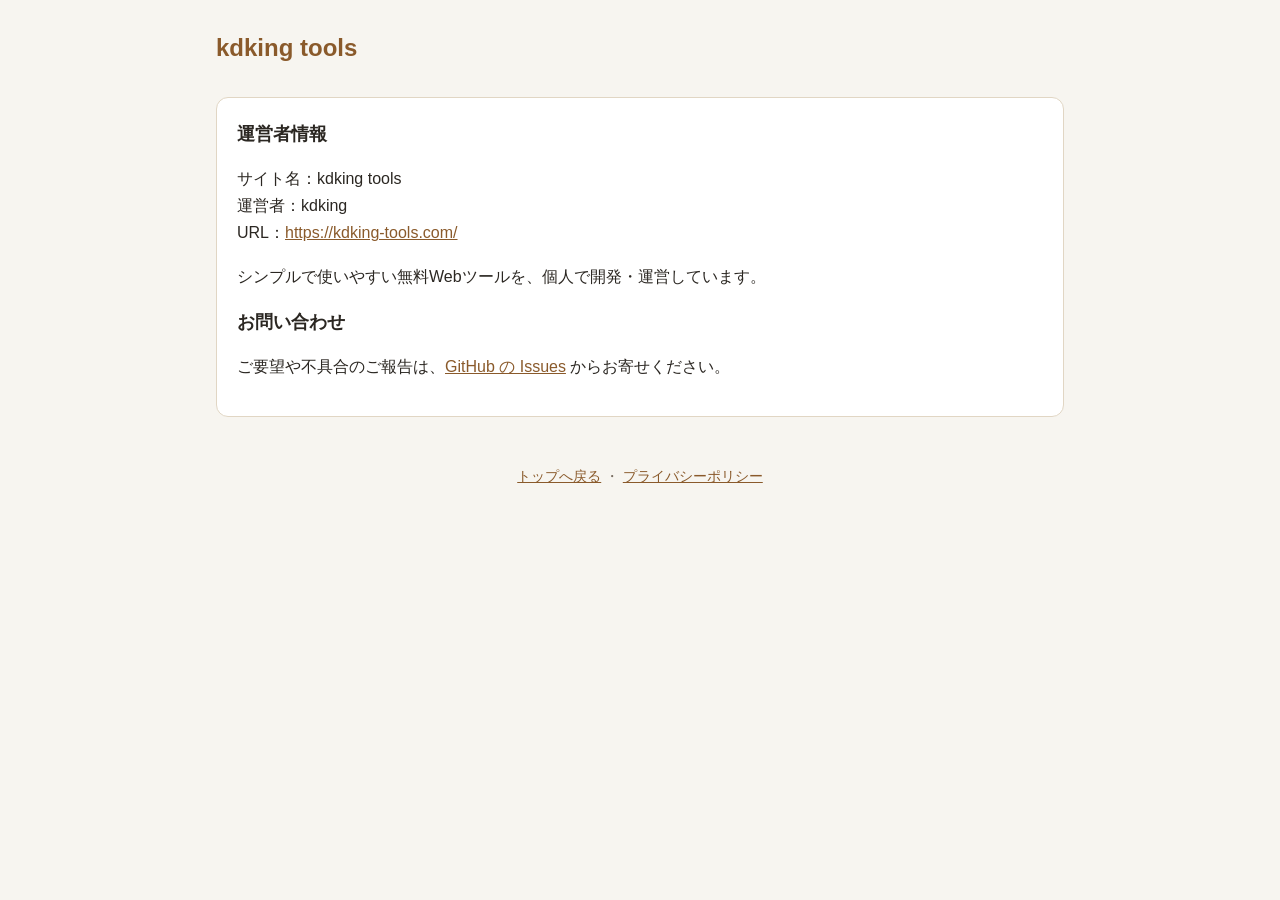
==== about.html @ 04de4d8b "kdking tools のトップページ・運営者情報・プライバシーポリシーを追加 Co-Authored-By: Claude Opus 5.5 (1M context) <noreply@anthr" ====
<!doctype html>
<html lang="ja">
<head>
<meta charset="utf-8">
<meta name="viewport" content="width=device-width, initial-scale=1">
<title>運営者情報・お問い合わせ｜kdking tools</title>
<meta name="description" content="kdking tools の運営者情報とお問い合わせ先です。">
<link rel="canonical" href="https://kdking-tools.com/about.html">
<link rel="stylesheet" href="style.css">
</head>
<body>
<header><a class="logo" href="./">kdking tools</a></header>
<main>
<section class="panel">
<h2>運営者情報</h2>
<p>サイト名：kdking tools<br>運営者：kdking<br>URL：<a href="https://kdking-tools.com/">https://kdking-tools.com/</a></p>
<p>シンプルで使いやすい無料Webツールを、個人で開発・運営しています。</p>
<h2>お問い合わせ</h2>
<p>ご要望や不具合のご報告は、<a href="https://github.com/kodaka-yutaro/kifu-anki/issues" rel="noopener">GitHub の Issues</a> からお寄せください。</p>
</section>
</main>
<footer><a href="./">トップへ戻る</a> ・ <a href="privacy.html">プライバシーポリシー</a></footer>
</body>
</html>
---- style.css ----
:root { --bg:#f7f5f0; --panel:#fff; --text:#2b2722; --muted:#776c60; --accent:#8a5a2b; --border:#e1d6c4; }
* { box-sizing:border-box; }
body { margin:0; font-family:"Hiragino Sans","Noto Sans JP",sans-serif; background:var(--bg); color:var(--text); line-height:1.7; }
a { color:var(--accent); }
header { max-width:880px; margin:0 auto; padding:28px 16px 8px; }
header .logo { font-size:1.5rem; font-weight:bold; color:var(--accent); text-decoration:none; }
header p { margin:4px 0 0; color:var(--muted); }
main { max-width:880px; margin:0 auto; padding:0 16px; }
.tools { display:grid; grid-template-columns:repeat(auto-fill,minmax(260px,1fr)); gap:16px; margin:20px 0; padding:0; list-style:none; }
.tools a { display:block; height:100%; padding:18px 20px; background:var(--panel); border:1px solid var(--border); border-radius:12px; text-decoration:none; color:var(--text); }
.tools a:hover { border-color:var(--accent); }
.tools h2 { margin:0 0 6px; font-size:1.15rem; color:var(--accent); }
.tools p { margin:0; font-size:.92rem; color:var(--muted); }
.panel { background:var(--panel); border:1px solid var(--border); border-radius:12px; padding:20px; margin:20px 0; }
.panel h2 { font-size:1.15rem; margin-top:0; }
.panel h3 { font-size:1rem; margin:18px 0 4px; }
footer { text-align:center; padding:28px 16px; font-size:.85rem; color:var(--muted); }
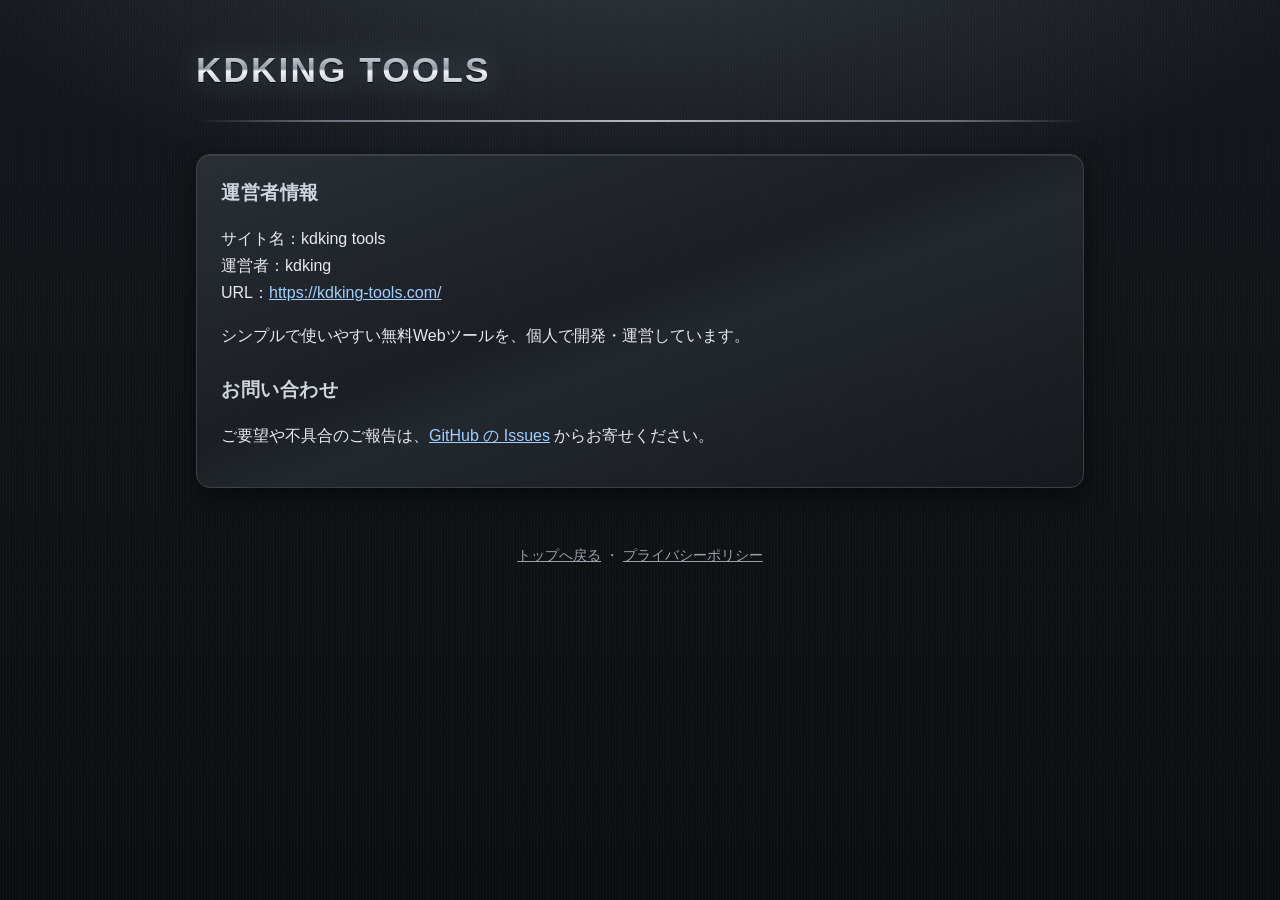
==== commit 4cee525b: "AdSense の所有権確認コードと ads.txt を追加 Co-Authored-By: Claude Opus 5.5 (1M context) <noreply@anthropic.com> " ====
--- a/about.html
+++ b/about.html
@@ -7,6 +7,8 @@
 <meta name="description" content="kdking tools の運営者情報とお問い合わせ先です。">
 <link rel="canonical" href="https://kdking-tools.com/about.html">
 <link rel="stylesheet" href="style.css">
+<script async src="https://pagead2.googlesyndication.com/pagead/js/adsbygoogle.js?client=ca-pub-5667454303064752"
+     crossorigin="anonymous"></script>
 </head>
 <body>
 <header><a class="logo" href="./">kdking tools</a></header>
--- a/style.css
+++ b/style.css
@@ -1,17 +1,67 @@
-:root { --bg:#f7f5f0; --panel:#fff; --text:#2b2722; --muted:#776c60; --accent:#8a5a2b; --border:#e1d6c4; }
+:root {
+  --bg:#0d0f12; --panel:#1a1d22; --text:#e6e9ee; --muted:#9aa3ad; --accent:#cfd6df; --link:#9fd0ff; --border:#3a4049;
+  --chrome:linear-gradient(180deg,#ffffff 0%,#d9dee5 22%,#8d96a1 48%,#f2f4f7 52%,#b6bec8 78%,#6f7883 100%);
+  --steel:linear-gradient(160deg,#2a2f36 0%,#1b1f24 45%,#23282e 55%,#15181c 100%);
+  --edge:linear-gradient(135deg,#f5f7fa 0%,#6c7580 25%,#2c3138 50%,#8e97a2 75%,#e9edf2 100%);
+}
 * { box-sizing:border-box; }
-body { margin:0; font-family:"Hiragino Sans","Noto Sans JP",sans-serif; background:var(--bg); color:var(--text); line-height:1.7; }
-a { color:var(--accent); }
-header { max-width:880px; margin:0 auto; padding:28px 16px 8px; }
-header .logo { font-size:1.5rem; font-weight:bold; color:var(--accent); text-decoration:none; }
-header p { margin:4px 0 0; color:var(--muted); }
-main { max-width:880px; margin:0 auto; padding:0 16px; }
-.tools { display:grid; grid-template-columns:repeat(auto-fill,minmax(260px,1fr)); gap:16px; margin:20px 0; padding:0; list-style:none; }
-.tools a { display:block; height:100%; padding:18px 20px; background:var(--panel); border:1px solid var(--border); border-radius:12px; text-decoration:none; color:var(--text); }
-.tools a:hover { border-color:var(--accent); }
-.tools h2 { margin:0 0 6px; font-size:1.15rem; color:var(--accent); }
-.tools p { margin:0; font-size:.92rem; color:var(--muted); }
-.panel { background:var(--panel); border:1px solid var(--border); border-radius:12px; padding:20px; margin:20px 0; }
-.panel h2 { font-size:1.15rem; margin-top:0; }
-.panel h3 { font-size:1rem; margin:18px 0 4px; }
-footer { text-align:center; padding:28px 16px; font-size:.85rem; color:var(--muted); }
+html { background:var(--bg); }
+body {
+  margin:0; min-height:100vh; font-family:"Hiragino Sans","Noto Sans JP",sans-serif; color:var(--text); line-height:1.7;
+  background:
+    radial-gradient(ellipse 80% 50% at 50% -10%, rgba(180,200,225,.18), transparent 70%),
+    repeating-linear-gradient(90deg, rgba(255,255,255,.018) 0 1px, transparent 1px 3px),
+    linear-gradient(180deg,#14171b 0%,#0b0d10 100%);
+  background-attachment:fixed;
+}
+a { color:var(--link); }
+header, main { max-width:920px; margin:0 auto; padding-left:16px; padding-right:16px; }
+header { padding-top:40px; padding-bottom:8px; }
+header .logo {
+  display:inline-block; font-size:2.2rem; font-weight:900; letter-spacing:.06em; text-decoration:none; text-transform:uppercase;
+  background:var(--chrome); -webkit-background-clip:text; background-clip:text; color:transparent;
+  filter:drop-shadow(0 1px 0 rgba(0,0,0,.9)) drop-shadow(0 0 14px rgba(170,195,225,.25));
+}
+header p { margin:6px 0 0; color:var(--muted); letter-spacing:.04em; }
+header::after {
+  content:""; display:block; height:2px; margin-top:20px; border-radius:2px;
+  background:linear-gradient(90deg,transparent,#8e97a2 15%,#f5f7fa 50%,#8e97a2 85%,transparent);
+  opacity:.7;
+}
+
+.tools { display:grid; grid-template-columns:repeat(auto-fill,minmax(260px,1fr)); gap:20px; margin:28px 0; padding:0; list-style:none; }
+.tools li { border-radius:14px; padding:1px; background:var(--edge); box-shadow:0 10px 24px rgba(0,0,0,.55); transition:transform .25s, box-shadow .25s; }
+.tools li:hover { transform:translateY(-3px); box-shadow:0 16px 32px rgba(0,0,0,.6), 0 0 0 1px rgba(200,220,240,.25), 0 0 24px rgba(160,190,225,.18); }
+.tools a {
+  position:relative; display:block; height:100%; padding:0 0 20px; overflow:hidden; border-radius:13px;
+  background:var(--steel); text-decoration:none; color:var(--text);
+  box-shadow:inset 0 1px 0 rgba(255,255,255,.12), inset 0 -1px 0 rgba(0,0,0,.6);
+}
+.tools a::after {
+  content:""; position:absolute; inset:0; pointer-events:none;
+  background:linear-gradient(115deg,transparent 35%,rgba(255,255,255,.14) 48%,rgba(255,255,255,.02) 55%,transparent 65%);
+  transform:translateX(-100%); transition:transform .7s ease;
+}
+.tools a:hover::after { transform:translateX(100%); }
+.tools img { display:block; width:100%; height:auto; aspect-ratio:16/9; object-fit:cover; border-bottom:1px solid #4a515b; background:#000; filter:saturate(.9) contrast(1.03); }
+.tools h2 {
+  margin:16px 20px 6px; font-size:1.18rem; letter-spacing:.03em;
+  background:var(--chrome); -webkit-background-clip:text; background-clip:text; color:transparent;
+}
+.tools p { margin:0 20px; font-size:.9rem; color:var(--muted); }
+
+.panel {
+  position:relative; border-radius:14px; padding:22px 24px; margin:24px 0;
+  background:var(--steel); border:1px solid var(--border);
+  box-shadow:inset 0 1px 0 rgba(255,255,255,.1), 0 10px 24px rgba(0,0,0,.5);
+}
+.panel h2 { font-size:1.18rem; margin-top:0; color:var(--accent); letter-spacing:.03em; }
+.panel h2 ~ h2 { margin-top:24px; }
+.panel h3 { font-size:1rem; margin:18px 0 4px; color:var(--accent); }
+footer { text-align:center; padding:32px 16px 40px; font-size:.85rem; color:var(--muted); }
+footer a { color:var(--muted); }
+footer a:hover { color:var(--text); }
+
+@media (prefers-reduced-motion:reduce) {
+  .tools li, .tools a::after { transition:none; }
+}
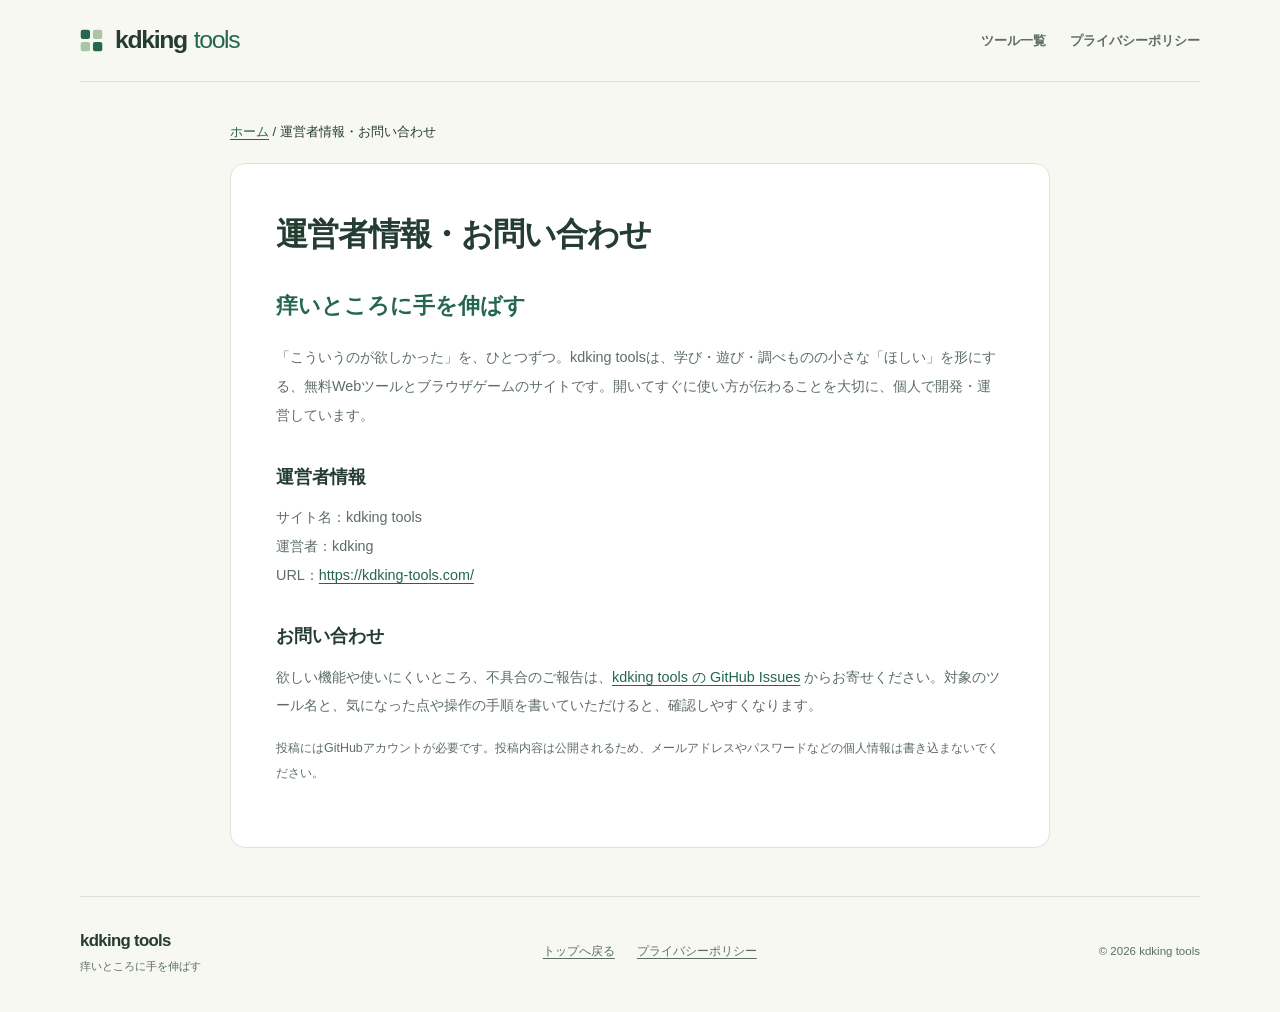
==== commit 32c50aa8: "Refresh kdking tools around 「痒いところに手を伸ばす」" ====
--- a/about.html
+++ b/about.html
@@ -4,23 +4,29 @@
 <meta charset="utf-8">
 <meta name="viewport" content="width=device-width, initial-scale=1">
 <title>運営者情報・お問い合わせ｜kdking tools</title>
-<meta name="description" content="kdking tools の運営者情報とお問い合わせ先です。">
+<meta name="description" content="「痒いところに手を伸ばす」を合言葉に、無料のWebツールとゲームをつくるkdking toolsの運営者情報・お問い合わせ先です。">
 <link rel="canonical" href="https://kdking-tools.com/about.html">
-<link rel="stylesheet" href="style.css">
+<link rel="icon" href="img/favicon.svg" type="image/svg+xml">
+<link rel="stylesheet" href="style.css?v=2">
 <script async src="https://pagead2.googlesyndication.com/pagead/js/adsbygoogle.js?client=ca-pub-5667454303064752"
      crossorigin="anonymous"></script>
 </head>
 <body>
-<header><a class="logo" href="./">kdking tools</a></header>
-<main>
+<a class="skip-link" href="#main">本文へ移動</a>
+<header class="site-header"><a class="logo" href="./" aria-label="kdking tools ホーム"><span class="brand-mark" aria-hidden="true"></span>kdking <span class="logo-tools">tools</span></a><nav aria-label="メインナビゲーション"><a href="./#tools">ツール一覧</a><a href="privacy.html">プライバシーポリシー</a></nav></header>
+<main class="document-main" id="main">
+<p class="breadcrumb"><a href="./">ホーム</a> / 運営者情報・お問い合わせ</p>
 <section class="panel">
+<h1>運営者情報・お問い合わせ</h1>
+<p class="brand-statement">痒いところに手を伸ばす</p>
+<p>「こういうのが欲しかった」を、ひとつずつ。kdking toolsは、学び・遊び・調べものの小さな「ほしい」を形にする、無料Webツールとブラウザゲームのサイトです。開いてすぐに使い方が伝わることを大切に、個人で開発・運営しています。</p>
 <h2>運営者情報</h2>
 <p>サイト名：kdking tools<br>運営者：kdking<br>URL：<a href="https://kdking-tools.com/">https://kdking-tools.com/</a></p>
-<p>シンプルで使いやすい無料Webツールを、個人で開発・運営しています。</p>
-<h2>お問い合わせ</h2>
-<p>ご要望や不具合のご報告は、<a href="https://github.com/kodaka-yutaro/kifu-anki/issues" rel="noopener">GitHub の Issues</a> からお寄せください。</p>
+<h2 id="contact">お問い合わせ</h2>
+<p>欲しい機能や使いにくいところ、不具合のご報告は、<a href="https://github.com/kodaka-yutaro/kdking-tools/issues" rel="noopener">kdking tools の GitHub Issues</a> からお寄せください。対象のツール名と、気になった点や操作の手順を書いていただけると、確認しやすくなります。</p>
+<p class="contact-note">投稿にはGitHubアカウントが必要です。投稿内容は公開されるため、メールアドレスやパスワードなどの個人情報は書き込まないでください。</p>
 </section>
 </main>
-<footer><a href="./">トップへ戻る</a> ・ <a href="privacy.html">プライバシーポリシー</a></footer>
+<footer class="site-footer"><div><a class="footer-brand" href="./">kdking tools</a><p>痒いところに手を伸ばす</p></div><nav aria-label="フッターナビゲーション"><a href="./">トップへ戻る</a><a href="privacy.html">プライバシーポリシー</a></nav><small>© 2026 kdking tools</small></footer>
 </body>
 </html>
--- a/style.css
+++ b/style.css
@@ -1,67 +1,185 @@
 :root {
-  --bg:#0d0f12; --panel:#1a1d22; --text:#e6e9ee; --muted:#9aa3ad; --accent:#cfd6df; --link:#9fd0ff; --border:#3a4049;
-  --chrome:linear-gradient(180deg,#ffffff 0%,#d9dee5 22%,#8d96a1 48%,#f2f4f7 52%,#b6bec8 78%,#6f7883 100%);
-  --steel:linear-gradient(160deg,#2a2f36 0%,#1b1f24 45%,#23282e 55%,#15181c 100%);
-  --edge:linear-gradient(135deg,#f5f7fa 0%,#6c7580 25%,#2c3138 50%,#8e97a2 75%,#e9edf2 100%);
-}
-* { box-sizing:border-box; }
-html { background:var(--bg); }
-body {
-  margin:0; min-height:100vh; font-family:"Hiragino Sans","Noto Sans JP",sans-serif; color:var(--text); line-height:1.7;
-  background:
-    radial-gradient(ellipse 80% 50% at 50% -10%, rgba(180,200,225,.18), transparent 70%),
-    repeating-linear-gradient(90deg, rgba(255,255,255,.018) 0 1px, transparent 1px 3px),
-    linear-gradient(180deg,#14171b 0%,#0b0d10 100%);
-  background-attachment:fixed;
-}
-a { color:var(--link); }
-header, main { max-width:920px; margin:0 auto; padding-left:16px; padding-right:16px; }
-header { padding-top:40px; padding-bottom:8px; }
-header .logo {
-  display:inline-block; font-size:2.2rem; font-weight:900; letter-spacing:.06em; text-decoration:none; text-transform:uppercase;
-  background:var(--chrome); -webkit-background-clip:text; background-clip:text; color:transparent;
-  filter:drop-shadow(0 1px 0 rgba(0,0,0,.9)) drop-shadow(0 0 14px rgba(170,195,225,.25));
-}
-header p { margin:6px 0 0; color:var(--muted); letter-spacing:.04em; }
-header::after {
-  content:""; display:block; height:2px; margin-top:20px; border-radius:2px;
-  background:linear-gradient(90deg,transparent,#8e97a2 15%,#f5f7fa 50%,#8e97a2 85%,transparent);
-  opacity:.7;
+  color-scheme: light;
+  --bg: #f7f8f2;
+  --panel: #ffffff;
+  --text: #243c32;
+  --muted: #5d6d65;
+  --accent: #24664e;
+  --link: #24664e;
+  --border: #dce3d9;
+  --learn: #317357;
+  --play: #a86b25;
+  --explore: #506cb2;
 }
 
-.tools { display:grid; grid-template-columns:repeat(auto-fill,minmax(260px,1fr)); gap:20px; margin:28px 0; padding:0; list-style:none; }
-.tools li { border-radius:14px; padding:1px; background:var(--edge); box-shadow:0 10px 24px rgba(0,0,0,.55); transition:transform .25s, box-shadow .25s; }
-.tools li:hover { transform:translateY(-3px); box-shadow:0 16px 32px rgba(0,0,0,.6), 0 0 0 1px rgba(200,220,240,.25), 0 0 24px rgba(160,190,225,.18); }
-.tools a {
-  position:relative; display:block; height:100%; padding:0 0 20px; overflow:hidden; border-radius:13px;
-  background:var(--steel); text-decoration:none; color:var(--text);
-  box-shadow:inset 0 1px 0 rgba(255,255,255,.12), inset 0 -1px 0 rgba(0,0,0,.6);
+* { box-sizing: border-box; }
+html { background: var(--bg); scroll-behavior: smooth; scroll-padding-top: 28px; }
+body { margin: 0; color: var(--text); font-family: -apple-system, BlinkMacSystemFont, "Hiragino Kaku Gothic ProN", "Hiragino Sans", "Yu Gothic", Meiryo, sans-serif; line-height: 1.8; -webkit-text-size-adjust: 100%; }
+a { color: var(--link); text-underline-offset: .22em; }
+a:hover { text-decoration-thickness: 2px; }
+a:focus-visible { outline: 3px solid var(--accent); outline-offset: 5px; border-radius: 3px; }
+img { max-width: 100%; }
+header, main, .site-footer { width: min(1120px, calc(100% - 64px)); margin-inline: auto; }
+.skip-link { position: absolute; left: 16px; top: 12px; z-index: 10; padding: 10px 16px; background: var(--text); color: white; transform: translateY(-180%); }
+.skip-link:focus { transform: translateY(0); }
+
+.site-header { display: flex; justify-content: space-between; align-items: center; gap: 24px; padding-block: 25px; border-bottom: 1px solid var(--border); }
+.logo { display: inline-flex; align-items: center; gap: 7px; color: var(--text); font-size: 1.55rem; font-weight: 800; letter-spacing: -.055em; line-height: 1.25; text-decoration: none; white-space: nowrap; }
+.logo-tools { color: var(--accent); font-weight: 500; }
+.brand-mark { width: 23px; height: 23px; margin-right: 5px; flex: 0 0 23px; background: url("img/favicon.svg") center / contain no-repeat; }
+.site-header nav { display: flex; flex-wrap: wrap; gap: 24px; }
+.site-header nav a { color: var(--muted); font-size: .82rem; font-weight: 600; text-decoration: none; }
+.site-header nav a:hover { color: var(--accent); text-decoration: underline; }
+
+.hero { display: grid; grid-template-columns: 1.25fr 1fr; align-items: center; gap: 56px; padding-block: 65px 78px; }
+.eyebrow { margin: 0 0 15px; color: var(--accent); font-size: .75rem; font-weight: 700; letter-spacing: .13em; }
+.hero h1 { margin: 0; font-size: clamp(2.75rem, 5.4vw, 4.5rem); font-weight: 800; letter-spacing: -.055em; line-height: 1.4; }
+.hero h1 > span { display: block; white-space: nowrap; }
+.hero-emphasis { color: var(--accent); }
+.hero-description { margin: 23px 0 27px; color: var(--muted); font-size: .93rem; line-height: 2; }
+.button { display: inline-flex; justify-content: center; align-items: center; gap: 29px; min-height: 49px; padding: 11px 23px; border: 1px solid var(--accent); border-radius: 8px; background: var(--accent); color: #fff; font-size: .85rem; font-weight: 700; text-decoration: none; transition: background .18s, transform .18s; }
+.button:hover { background: #194f3c; transform: translateY(-2px); }
+.button > span { font-size: 1.1rem; }
+.purpose-nav { padding: 24px 25px 17px; border: 1px solid var(--border); border-radius: 20px; background: #eef2e9; }
+.purpose-title { margin: 0 0 10px; color: var(--muted); font-size: .78rem; font-weight: 600; }
+.purpose-nav > a { display: flex; align-items: center; gap: 15px; padding: 21px 0; border-bottom: 1px solid #d8e0d2; color: var(--text); text-decoration: none; }
+.purpose-nav > a:last-of-type { border-bottom: 0; }
+.purpose-nav > a:hover strong { color: var(--accent); text-decoration: underline; text-underline-offset: .3em; }
+.purpose-symbol { display: grid; place-items: center; flex: 0 0 44px; width: 44px; height: 44px; border-radius: 12px; font-size: 1.15rem; font-weight: 700; }
+.learn-symbol { background: #deebdf; color: var(--learn); }
+.play-symbol { background: #f4e8d4; color: #8b571d; }
+.explore-symbol { background: #e2e8f3; color: #4660a0; }
+.purpose-nav strong { display: block; font-size: .95rem; font-weight: 700; }
+.purpose-nav small { display: block; margin-top: 3px; color: var(--muted); font-size: .76rem; }
+.purpose-arrow { margin-left: auto; color: var(--muted); }
+.purpose-note { margin: 12px 0 0; color: var(--muted); font-size: .73rem; text-align: right; }
+
+.tool-catalog { padding-top: 31px; border-top: 1px solid var(--border); }
+.section-heading { display: flex; align-items: end; justify-content: space-between; flex-wrap: wrap; gap: 12px 24px; margin-bottom: 30px; }
+.section-heading .eyebrow { margin-bottom: 6px; }
+.section-heading h2 { margin: 0; font-size: 1.65rem; letter-spacing: -.035em; }
+.section-heading > p { margin: 0 0 5px; color: var(--muted); font-size: .82rem; }
+.tool-group { margin-bottom: 42px; }
+.group-heading { display: flex; align-items: center; gap: 19px; margin-bottom: 13px; }
+.group-heading h3 { display: flex; align-items: center; gap: 8px; margin: 0; font-size: .98rem; }
+.group-heading p { margin: 0; color: var(--muted); font-size: .79rem; }
+.category-dot { width: 9px; height: 9px; border-radius: 50%; }
+.learn-dot { background: var(--learn); }
+.play-dot { background: var(--play); }
+.explore-dot { background: var(--explore); }
+.tools { display: grid; gap: 22px; margin: 0; padding: 0; list-style: none; }
+.tools-learn { grid-template-columns: repeat(2, minmax(0, 1fr)); }
+.tools-play { grid-template-columns: repeat(3, minmax(0, 1fr)); }
+.tools li { min-width: 0; }
+.tool-card { display: flex; flex-direction: column; height: 100%; overflow: hidden; border: 1px solid var(--border); border-radius: 14px; background: var(--panel); color: var(--text); text-decoration: none; transition: border-color .2s, box-shadow .2s, transform .2s; }
+.tool-card:hover { border-color: #9aafa0; box-shadow: 0 8px 25px #243c320a; transform: translateY(-3px); }
+.tool-card:focus-visible { outline-offset: 4px; border-radius: 14px; }
+.tool-card img { display: block; width: 100%; height: auto; aspect-ratio: 16 / 9; object-fit: cover; background: #e9eee5; border-bottom: 1px solid var(--border); }
+.tool-body { display: flex; flex: 1; flex-direction: column; align-items: flex-start; padding: 22px; }
+.tool-kind { margin: 0 0 7px; color: var(--muted); font-size: .67rem; font-weight: 600; letter-spacing: .055em; }
+.tool-card h4 { margin: 0; font-size: 1.22rem; line-height: 1.5; letter-spacing: -.025em; }
+.tool-catch { margin: 9px 0 6px; font-size: .88rem; font-weight: 700; }
+.tool-description { margin: 0 0 22px; color: var(--muted); font-size: .8rem; line-height: 1.95; }
+.tool-link { display: flex; justify-content: space-between; align-items: center; width: 100%; margin-top: auto; padding-top: 13px; border-top: 1px solid #e9ede5; color: var(--accent); font-size: .77rem; font-weight: 700; }
+.tool-link > span { font-size: 1.1rem; }
+.tool-card-wide { display: grid; grid-template-columns: 1fr 1fr; align-items: stretch; }
+.tool-card-wide img { align-self: center; border-bottom: 0; border-right: 1px solid var(--border); }
+.tool-card-wide .tool-body { padding: 28px; }
+
+.about-section { display: grid; grid-template-columns: 1fr 1.25fr; gap: 56px; margin-top: 66px; padding-block: 44px; border-top: 1px solid var(--border); }
+.about-intro h2 { margin: 0; font-size: 1.8rem; line-height: 1.65; letter-spacing: -.04em; }
+.about-copy { color: var(--muted); font-size: .88rem; line-height: 2.05; }
+.about-copy p { margin: 0 0 18px; }
+.text-link { font-size: .82rem; font-weight: 700; text-decoration: none; }
+.text-link:hover { text-decoration: underline; }
+.text-link span { margin-left: 17px; }
+.feedback { display: flex; justify-content: space-between; align-items: center; gap: 24px; padding: 27px 30px; border-radius: 13px; background: #eaf0e5; }
+.feedback h2 { margin: 0 0 5px; font-size: 1.02rem; }
+.feedback p { margin: 0; color: var(--muted); font-size: .78rem; }
+.button-outline { flex-shrink: 0; background: transparent; color: var(--accent); }
+.button-outline:hover { background: var(--accent); color: white; }
+.data-note { max-width: 800px; margin: 25px 0 45px; color: var(--muted); font-size: .73rem; line-height: 1.9; }
+
+.site-footer { display: flex; align-items: center; justify-content: space-between; flex-wrap: wrap; gap: 22px 32px; padding-block: 29px 35px; border-top: 1px solid var(--border); }
+.footer-brand { color: var(--text); font-size: 1.05rem; font-weight: 800; letter-spacing: -.04em; text-decoration: none; }
+.site-footer p { margin: 1px 0 0; color: var(--muted); font-size: .69rem; }
+.site-footer nav { display: flex; flex-wrap: wrap; gap: 13px 22px; }
+.site-footer nav a, .site-footer small { color: var(--muted); font-size: .72rem; }
+
+.document-main { max-width: 820px; padding-block: 38px 48px; }
+.breadcrumb { margin: 0 0 20px; font-size: .8rem; }
+.panel { padding: clamp(24px, 4vw, 45px); border: 1px solid var(--border); border-radius: 15px; background: var(--panel); overflow-wrap: anywhere; }
+.panel h1 { margin: 0 0 24px; font-size: clamp(1.45rem, 3vw, 2rem); letter-spacing: -.035em; line-height: 1.6; }
+.panel h2 { margin: 30px 0 10px; font-size: 1.15rem; }
+.panel h3 { margin: 25px 0 8px; font-size: 1rem; }
+.panel p, .panel li { color: var(--muted); font-size: .9rem; line-height: 2; }
+.panel p { margin: 0 0 16px; }
+.panel ul { padding-left: 1.5em; }
+.panel li + li { margin-top: 9px; }
+.panel .brand-statement { color: var(--accent); font-size: 1.35rem; font-weight: 700; }
+.panel .contact-note { font-size: .78rem; }
+
+@media (max-width: 960px) {
+  .hero { gap: 30px; }
+  .hero h1 { font-size: clamp(2.5rem, 5.4vw, 3.65rem); }
+  .purpose-nav { padding-inline: 20px; }
+  .purpose-nav > a { gap: 10px; }
+  .purpose-symbol { flex-basis: 37px; width: 37px; height: 39px; }
+  .purpose-nav strong { font-size: .85rem; }
+  .purpose-nav small { font-size: .7rem; }
+  .tools { gap: 17px; }
+  .tool-body { padding: 19px; }
+  .tools-play { grid-template-columns: repeat(2, minmax(0, 1fr)); }
+  .feedback { align-items: flex-start; flex-direction: column; gap: 17px; }
 }
-.tools a::after {
-  content:""; position:absolute; inset:0; pointer-events:none;
-  background:linear-gradient(115deg,transparent 35%,rgba(255,255,255,.14) 48%,rgba(255,255,255,.02) 55%,transparent 65%);
-  transform:translateX(-100%); transition:transform .7s ease;
+
+@media (max-width: 700px) {
+  header, main, .site-footer { width: calc(100% - 40px); }
+  .site-header { flex-wrap: wrap; gap: 17px; padding-block: 21px 18px; }
+  .logo { font-size: 1.4rem; }
+  .site-header nav { gap: 19px; }
+  .site-header nav a { font-size: .73rem; }
+  .hero { grid-template-columns: 1fr; gap: 32px; padding-block: 38px 45px; }
+  .hero h1 { font-size: clamp(2.3rem, 10vw, 3.9rem); }
+  .hero-description { font-size: .85rem; }
+  .purpose-nav { padding: 18px 20px 15px; }
+  .purpose-nav > a { padding-block: 15px; gap: 15px; }
+  .purpose-nav strong { font-size: .92rem; }
+  .purpose-nav small { font-size: .76rem; }
+  .purpose-symbol { flex-basis: 42px; width: 42px; height: 42px; }
+  .purpose-note { margin-top: 6px; }
+  .section-heading { margin-bottom: 24px; }
+  .section-heading h2 { font-size: 1.4rem; }
+  .tool-group { margin-bottom: 32px; }
+  .tools-learn, .tools-play { grid-template-columns: 1fr; }
+  .tool-card-wide { display: flex; }
+  .tool-card-wide img { border-right: 0; border-bottom: 1px solid var(--border); }
+  .tool-body, .tool-card-wide .tool-body { padding: 21px; }
+  .tool-description { font-size: .84rem; }
+  .about-section { grid-template-columns: 1fr; gap: 22px; margin-top: 43px; padding-block: 32px; }
+  .about-intro h2 { font-size: 1.6rem; }
+  .about-copy { font-size: .85rem; }
+  .feedback { padding: 23px; }
+  .feedback h2 { font-size: .98rem; }
+  .feedback .button { gap: 20px; }
+  .data-note { margin-bottom: 32px; }
+  .site-footer { align-items: flex-start; flex-direction: column; gap: 18px; }
 }
-.tools a:hover::after { transform:translateX(100%); }
-.tools img { display:block; width:100%; height:auto; aspect-ratio:16/9; object-fit:cover; border-bottom:1px solid #4a515b; background:#000; filter:saturate(.9) contrast(1.03); }
-.tools h2 {
-  margin:16px 20px 6px; font-size:1.18rem; letter-spacing:.03em;
-  background:var(--chrome); -webkit-background-clip:text; background-clip:text; color:transparent;
+
+@media (max-width: 370px) {
+  header, main, .site-footer { width: calc(100% - 32px); }
+  .hero h1 { font-size: 2.2rem; }
+  .desktop-break { display: none; }
+  .site-header nav { column-gap: 13px; }
+  .group-heading { gap: 12px; }
+  .group-heading p { font-size: .73rem; }
+  .purpose-nav { padding-inline: 16px; }
+  .purpose-nav > a { gap: 10px; }
+  .purpose-nav strong { font-size: .84rem; }
 }
-.tools p { margin:0 20px; font-size:.9rem; color:var(--muted); }
 
-.panel {
-  position:relative; border-radius:14px; padding:22px 24px; margin:24px 0;
-  background:var(--steel); border:1px solid var(--border);
-  box-shadow:inset 0 1px 0 rgba(255,255,255,.1), 0 10px 24px rgba(0,0,0,.5);
+@media (prefers-reduced-motion: reduce) {
+  html { scroll-behavior: auto; }
+  .button, .tool-card { transition: none; }
+  .button:hover, .tool-card:hover { transform: none; }
 }
-.panel h2 { font-size:1.18rem; margin-top:0; color:var(--accent); letter-spacing:.03em; }
-.panel h2 ~ h2 { margin-top:24px; }
-.panel h3 { font-size:1rem; margin:18px 0 4px; color:var(--accent); }
-footer { text-align:center; padding:32px 16px 40px; font-size:.85rem; color:var(--muted); }
-footer a { color:var(--muted); }
-footer a:hover { color:var(--text); }
-
-@media (prefers-reduced-motion:reduce) {
-  .tools li, .tools a::after { transition:none; }
-}
